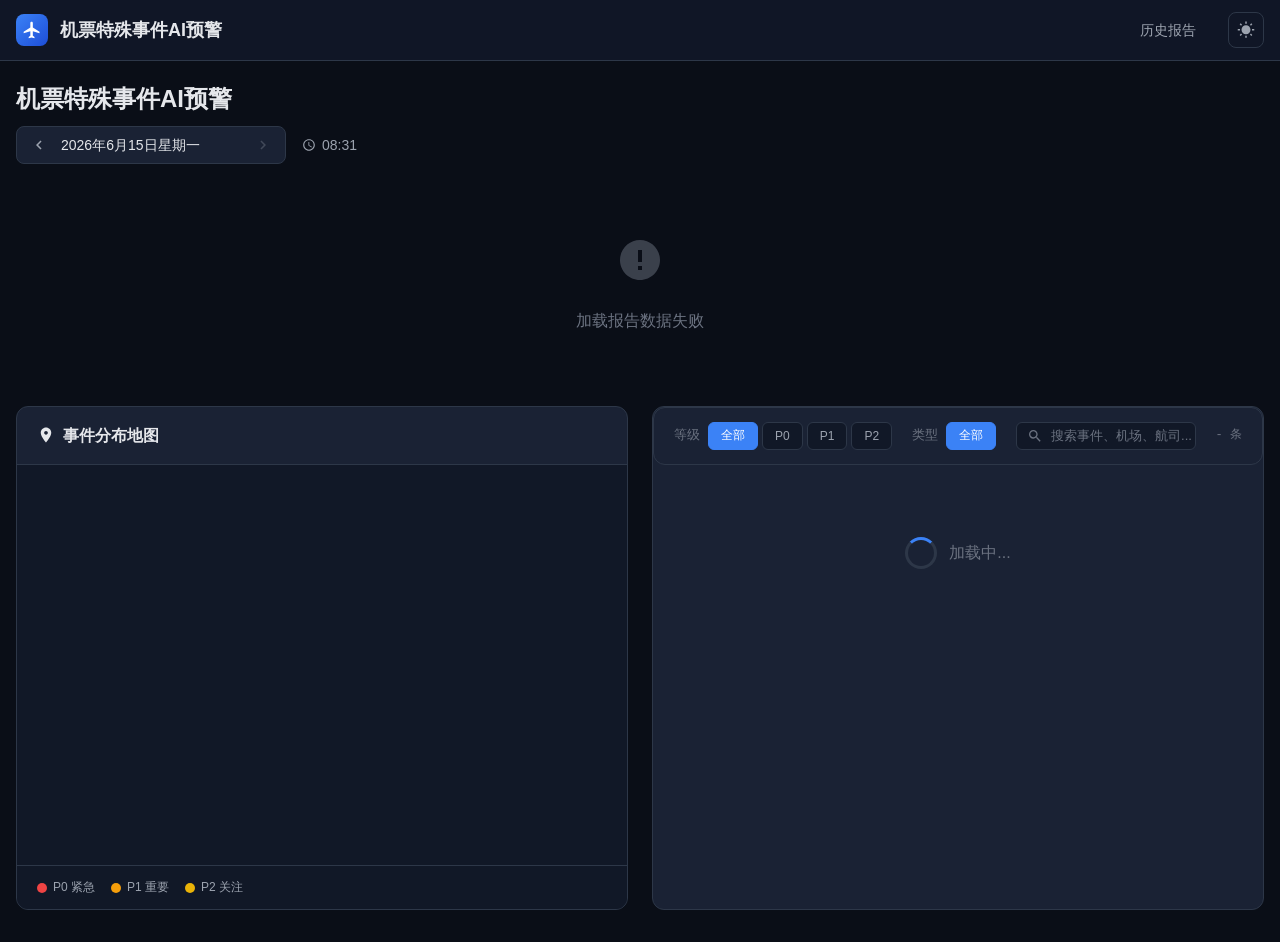
==== index.html @ 3de63229 "rename: 全球机票风险事件监测 → 机票特殊事件AI预警" ====
<!DOCTYPE html>
<html lang="zh-CN">
<head>
  <meta charset="UTF-8">
  <meta name="viewport" content="width=device-width, initial-scale=1.0">
  <title>机票特殊事件AI预警</title>
  <meta name="description" content="机票特殊事件AI预警，覆盖航空安全、地缘政治、极端天气、航司运营异常四大维度">
  <link rel="icon" href="data:image/svg+xml,<svg xmlns='http://www.w3.org/2000/svg' viewBox='0 0 24 24'><path d='M21 16v-2l-8-5V3.5c0-.83-.67-1.5-1.5-1.5S10 2.67 10 3.5V9l-8 5v2l8-2.5V19l-2 1.5V22l3.5-1 3.5 1v-1.5L13 19v-5.5l8 2.5z' fill='%233b82f6'/></svg>">
  <link rel="stylesheet" href="css/style.css?v=20260612c">
  <link rel="stylesheet" href="https://cdn.bootcdn.net/ajax/libs/leaflet/1.9.4/leaflet.min.css" />
</head>
<body>
  <!-- Navigation -->
  <nav class="nav">
    <div class="nav-content">
      <div class="nav-brand">
        <div class="nav-logo">
          <svg viewBox="0 0 24 24"><path d="M21 16v-2l-8-5V3.5c0-.83-.67-1.5-1.5-1.5S10 2.67 10 3.5V9l-8 5v2l8-2.5V19l-2 1.5V22l3.5-1 3.5 1v-1.5L13 19v-5.5l8 2.5z"/></svg>
        </div>
        <span class="nav-title">机票特殊事件AI预警</span>
      </div>
      <div class="nav-right">
        <div class="nav-links">
          <a href="archive.html" class="nav-link">历史报告</a>
        </div>
        <button class="theme-toggle" id="themeToggle" onclick="toggleTheme()" title="切换主题">
          <svg viewBox="0 0 24 24"><path d="M6.76 4.84l-1.8-1.79-1.41 1.41 1.79 1.79 1.42-1.41zM4 10.5H1v2h3v-2zm9-9.95h-2V3.5h2V.55zm7.45 3.91l-1.41-1.41-1.79 1.79 1.41 1.41 1.79-1.79zm-3.21 13.7l1.79 1.8 1.41-1.41-1.8-1.79-1.4 1.4zM20 10.5v2h3v-2h-3zm-8-5c-3.31 0-6 2.69-6 6s2.69 6 6 6 6-2.69 6-6-2.69-6-6-6zm-1 16.95h2V19.5h-2v2.95zm-7.45-3.91l1.41 1.41 1.79 1.8-1.41 1.41-1.79 1.8z"/></svg>
        </button>
      </div>
    </div>
  </nav>

  <!-- Main Content -->
  <main class="main">
    <div class="container">
      <!-- Page Header with Date Switcher -->
      <div class="page-header">
        <h1 class="page-title">机票特殊事件AI预警</h1>
        <div class="page-meta">
          <div class="date-switcher">
            <button class="date-nav-btn" id="prevDate" onclick="switchDate(-1)" title="前一天">
              <svg viewBox="0 0 24 24"><path d="M15.41 7.41L14 6l-6 6 6 6 1.41-1.41L10.83 12z"/></svg>
            </button>
            <span class="date-display" id="dateDisplay">加载中...</span>
            <button class="date-nav-btn" id="nextDate" onclick="switchDate(1)" title="后一天">
              <svg viewBox="0 0 24 24"><path d="M10 6L8.59 7.41 13.17 12l-4.58 4.59L10 18l6-6z"/></svg>
            </button>
          </div>
          <span>
            <svg viewBox="0 0 24 24"><path d="M11.99 2C6.47 2 2 6.48 2 12s4.47 10 9.99 10C17.52 22 22 17.52 22 12S17.52 2 11.99 2zM12 20c-4.42 0-8-3.58-8-8s3.58-8 8-8 8 3.58 8 8-3.58 8-8 8zm.5-13H11v6l5.25 3.15.75-1.23-4.5-2.67z"/></svg>
            <span id="lastUpdate">--</span>
          </span>
        </div>
      </div>

      <!-- Stats Cards -->
      <div class="stats-grid" id="statsGrid"></div>

      <!-- Two Column Layout: Map + Event List -->
      <div class="content-grid">
        <!-- Left: Map -->
        <div class="map-section">
          <div class="section-header">
            <h2 class="section-title">
              <svg viewBox="0 0 24 24"><path d="M12 2C8.13 2 5 5.13 5 9c0 5.25 7 13 7 13s7-7.75 7-13c0-3.87-3.13-7-7-7zm0 9.5c-1.38 0-2.5-1.12-2.5-2.5s1.12-2.5 2.5-2.5 2.5 1.12 2.5 2.5-1.12 2.5-2.5 2.5z"/></svg>
              事件分布地图
            </h2>
          </div>
          <div class="map-container">
            <div id="indexMap"></div>
          </div>
          <div class="legend">
            <div class="legend-item"><div class="legend-dot p0"></div>P0 紧急</div>
            <div class="legend-item"><div class="legend-dot p1"></div>P1 重要</div>
            <div class="legend-item"><div class="legend-dot p2"></div>P2 关注</div>
          </div>
        </div>

        <!-- Right: Filter + Event List -->
        <div class="event-list-section">
          <!-- Filter Bar -->
          <div class="filter-bar">
            <div class="filter-group">
              <span class="filter-label">等级</span>
              <div class="filter-priority">
                <button class="filter-btn active" data-priority="all">全部</button>
                <button class="filter-btn" data-priority="P0">P0</button>
                <button class="filter-btn" data-priority="P1">P1</button>
                <button class="filter-btn" data-priority="P2">P2</button>
              </div>
            </div>
            <div class="filter-group">
              <span class="filter-label">类型</span>
              <div class="filter-category">
                <button class="filter-btn active" data-category="all">全部</button>
              </div>
            </div>
            <div class="filter-search">
              <svg viewBox="0 0 24 24"><path d="M15.5 14h-.79l-.28-.27A6.471 6.471 0 0016 9.5 6.5 6.5 0 109.5 16c1.61 0 3.09-.59 4.23-1.57l.27.28v.79l5 4.99L20.49 19l-4.99-5zm-6 0C7.01 14 5 11.99 5 9.5S7.01 5 9.5 5 14 7.01 14 9.5 11.99 14 9.5 14z"/></svg>
              <input type="text" id="filterSearch" placeholder="搜索事件、机场、航司...">
            </div>
            <span class="filter-count" id="filterCount">- 条</span>
          </div>

          <!-- Event List -->
          <div class="event-list" id="eventList">
            <div class="loading">
              <div class="spinner"></div>
              加载中...
            </div>
          </div>
        </div>
      </div>

      <!-- Flight Anomalies (if any, below the grid) -->
      <div id="flightAnomalies"></div>

      <!-- Sources -->
      <div id="sourcesSection"></div>
    </div>
  </main>

  <script src="https://cdn.bootcdn.net/ajax/libs/leaflet/1.9.4/leaflet.min.js"></script>
  <script src="js/config.js?v=20260612c"></script>
  <script src="js/report-common.js?v=20260612c"></script>
  <script src="js/dashboard.js?v=20260612c"></script>
</body>
</html>
---- css/style.css ----
/* Global Styles - Dark Theme (Default) */
:root {
  --bg-primary: #0a0e17;
  --bg-secondary: #111827;
  --bg-card: #1a2234;
  --bg-card-hover: #243044;
  --text-primary: #e5e7eb;
  --text-secondary: #9ca3af;
  --text-muted: #6b7280;
  --border-color: #2d3748;
  --accent-p0: #ef4444;
  --accent-p0-bg: rgba(239, 68, 68, 0.15);
  --accent-p1: #f59e0b;
  --accent-p1-bg: rgba(245, 158, 11, 0.15);
  --accent-p2: #eab308;
  --accent-p2-bg: rgba(234, 179, 8, 0.15);
  --accent-blue: #3b82f6;
  --accent-blue-bg: rgba(59, 130, 246, 0.15);
  --shadow: 0 4px 6px -1px rgba(0, 0, 0, 0.3), 0 2px 4px -1px rgba(0, 0, 0, 0.2);
  --shadow-lg: 0 10px 15px -3px rgba(0, 0, 0, 0.4), 0 4px 6px -2px rgba(0, 0, 0, 0.3);
  --radius: 12px;
  --radius-sm: 8px;
}

/* Light Theme */
.light-theme {
  --bg-primary: #f3f4f6;
  --bg-secondary: #e5e7eb;
  --bg-card: #ffffff;
  --bg-card-hover: #f9fafb;
  --text-primary: #111827;
  --text-secondary: #4b5563;
  --text-muted: #9ca3af;
  --border-color: #d1d5db;
  --accent-p0-bg: rgba(239, 68, 68, 0.1);
  --accent-p1-bg: rgba(245, 158, 11, 0.1);
  --accent-p2-bg: rgba(234, 179, 8, 0.1);
  --accent-blue-bg: rgba(59, 130, 246, 0.1);
  --shadow: 0 4px 6px -1px rgba(0, 0, 0, 0.08), 0 2px 4px -1px rgba(0, 0, 0, 0.04);
  --shadow-lg: 0 10px 15px -3px rgba(0, 0, 0, 0.1), 0 4px 6px -2px rgba(0, 0, 0, 0.05);
}

* {
  margin: 0;
  padding: 0;
  box-sizing: border-box;
}

body {
  font-family: -apple-system, BlinkMacSystemFont, 'Segoe UI', Roboto, Oxygen, Ubuntu, sans-serif;
  background: var(--bg-primary);
  color: var(--text-primary);
  line-height: 1.6;
  min-height: 100vh;
  transition: background 0.3s, color 0.3s;
}

/* Navigation */
.nav {
  position: fixed;
  top: 0;
  left: 0;
  right: 0;
  background: rgba(17, 24, 39, 0.95);
  backdrop-filter: blur(10px);
  border-bottom: 1px solid var(--border-color);
  z-index: 1000;
  padding: 0 1rem;
  transition: background 0.3s, border-color 0.3s;
}

.light-theme .nav {
  background: rgba(255, 255, 255, 0.95);
}

.nav-content {
  max-width: 1400px;
  margin: 0 auto;
  display: flex;
  align-items: center;
  justify-content: space-between;
  height: 60px;
}

.nav-brand {
  display: flex;
  align-items: center;
  gap: 0.75rem;
}

.nav-logo {
  width: 32px;
  height: 32px;
  background: linear-gradient(135deg, var(--accent-blue), #1d4ed8);
  border-radius: 8px;
  display: flex;
  align-items: center;
  justify-content: center;
}

.nav-logo svg {
  width: 20px;
  height: 20px;
  fill: white;
}

.nav-title {
  font-size: 1.125rem;
  font-weight: 600;
  color: var(--text-primary);
}

.nav-right {
  display: flex;
  align-items: center;
  gap: 1rem;
}

.nav-links {
  display: flex;
  gap: 0.5rem;
}

.nav-link {
  color: var(--text-secondary);
  text-decoration: none;
  padding: 0.5rem 1rem;
  border-radius: var(--radius-sm);
  font-size: 0.875rem;
  transition: all 0.2s;
}

.nav-link:hover, .nav-link.active {
  color: var(--text-primary);
  background: var(--bg-card);
}

/* Theme Toggle */
.theme-toggle {
  background: none;
  border: 1px solid var(--border-color);
  color: var(--text-secondary);
  width: 36px;
  height: 36px;
  border-radius: var(--radius-sm);
  cursor: pointer;
  display: flex;
  align-items: center;
  justify-content: center;
  transition: all 0.2s;
}

.theme-toggle:hover {
  color: var(--accent-blue);
  border-color: var(--accent-blue);
  background: var(--accent-blue-bg);
}

.theme-toggle svg {
  width: 18px;
  height: 18px;
  fill: currentColor;
}

.light-theme .nav {
  background: rgba(255, 255, 255, 0.95);
}

.light-theme .nav-title {
  color: var(--text-primary);
}

/* Main Content */
.main {
  padding-top: 80px;
  padding-bottom: 2rem;
}

.container {
  max-width: 1400px;
  margin: 0 auto;
  padding: 0 1rem;
}

/* Header */
.page-header {
  margin-bottom: 1.5rem;
}

.page-title {
  font-size: 1.5rem;
  font-weight: 700;
  margin-bottom: 0.5rem;
}

.page-meta {
  display: flex;
  align-items: center;
  gap: 1rem;
  color: var(--text-secondary);
  font-size: 0.875rem;
}

.page-meta span {
  display: flex;
  align-items: center;
  gap: 0.375rem;
}

.page-meta svg {
  width: 14px;
  height: 14px;
  fill: currentColor;
}

/* Stats Cards */
.stats-grid {
  display: grid;
  grid-template-columns: repeat(auto-fit, minmax(200px, 1fr));
  gap: 1rem;
  margin-bottom: 1.5rem;
}

.stat-card {
  background: var(--bg-card);
  border-radius: var(--radius);
  padding: 1.25rem;
  border: 1px solid var(--border-color);
  transition: all 0.2s;
}

.stat-card:hover {
  transform: translateY(-2px);
  box-shadow: var(--shadow-lg);
}

.stat-card.p0 { border-left: 4px solid var(--accent-p0); }
.stat-card.p1 { border-left: 4px solid var(--accent-p1); }
.stat-card.p2 { border-left: 4px solid var(--accent-p2); }
.stat-card.total { border-left: 4px solid var(--accent-blue); }

.stat-label {
  font-size: 0.875rem;
  color: var(--text-secondary);
  margin-bottom: 0.5rem;
  display: flex;
  align-items: center;
  gap: 0.5rem;
}

.stat-value {
  font-size: 2.5rem;
  font-weight: 700;
  font-family: 'SF Mono', 'Consolas', monospace;
}

.stat-card.p0 .stat-value { color: var(--accent-p0); }
.stat-card.p1 .stat-value { color: var(--accent-p1); }
.stat-card.p2 .stat-value { color: var(--accent-p2); }
.stat-card.total .stat-value { color: var(--accent-blue); }

.stat-desc {
  font-size: 0.75rem;
  color: var(--text-muted);
  margin-top: 0.5rem;
}

/* Filter Bar */
.filter-bar {
  display: flex;
  align-items: center;
  gap: 1.25rem;
  padding: 0.875rem 1.25rem;
  background: var(--bg-card);
  border-radius: var(--radius);
  border: 1px solid var(--border-color);
  margin-bottom: 1.5rem;
  flex-wrap: wrap;
}

.filter-group {
  display: flex;
  align-items: center;
  gap: 0.5rem;
}

.filter-label {
  font-size: 0.8125rem;
  color: var(--text-muted);
  font-weight: 500;
  white-space: nowrap;
}

.filter-priority,
.filter-category {
  display: flex;
  gap: 0.25rem;
}

.filter-btn {
  background: var(--bg-secondary);
  border: 1px solid var(--border-color);
  color: var(--text-secondary);
  padding: 0.3rem 0.75rem;
  border-radius: 6px;
  font-size: 0.75rem;
  cursor: pointer;
  transition: all 0.15s;
  white-space: nowrap;
}

.filter-btn:hover {
  background: var(--bg-card-hover);
  color: var(--text-primary);
}

.filter-btn.active {
  background: var(--accent-blue);
  color: #fff;
  border-color: var(--accent-blue);
}

.filter-search {
  flex: 1;
  min-width: 180px;
}

.filter-search svg {
  width: 16px;
  height: 16px;
  fill: var(--text-muted);
  flex-shrink: 0;
}

.filter-search input {
  flex: 1;
  background: transparent;
  border: none;
  color: var(--text-primary);
  font-size: 0.8125rem;
  outline: none;
}

.filter-search input::placeholder {
  color: var(--text-muted);
}

.filter-count {
  font-size: 0.75rem;
  color: var(--text-muted);
  font-family: 'SF Mono', 'Consolas', monospace;
  white-space: nowrap;
}

/* Grid Layout */
.content-grid {
  display: grid;
  grid-template-columns: 1fr;
  gap: 1.5rem;
}

@media (min-width: 1024px) {
  .content-grid {
    grid-template-columns: 1fr 1fr;
  }
}

/* Map Section */
.map-section {
  background: var(--bg-card);
  border-radius: var(--radius);
  border: 1px solid var(--border-color);
  overflow: hidden;
}

.section-header {
  padding: 1rem 1.25rem;
  border-bottom: 1px solid var(--border-color);
  display: flex;
  align-items: center;
  justify-content: space-between;
}

.section-title {
  font-size: 1rem;
  font-weight: 600;
  display: flex;
  align-items: center;
  gap: 0.5rem;
}

.section-title svg {
  width: 18px;
  height: 18px;
  fill: currentColor;
}

.map-container {
  height: 400px;
  background: var(--bg-secondary);
}

#indexMap {
  height: 100%;
  width: 100%;
}

/* Legend */
.legend {
  display: flex;
  gap: 1rem;
  padding: 0.75rem 1.25rem;
  background: var(--bg-secondary);
  border-top: 1px solid var(--border-color);
}

.legend-item {
  display: flex;
  align-items: center;
  gap: 0.375rem;
  font-size: 0.75rem;
  color: var(--text-secondary);
}

.legend-dot {
  width: 10px;
  height: 10px;
  border-radius: 50%;
}

.legend-dot.p0 { background: var(--accent-p0); }
.legend-dot.p1 { background: var(--accent-p1); }
.legend-dot.p2 { background: var(--accent-p2); }

/* Event List */
.event-list-section {
  background: var(--bg-card);
  border-radius: var(--radius);
  border: 1px solid var(--border-color);
}

.event-list {
  max-height: 500px;
  overflow-y: auto;
}

.event-item {
  padding: 1rem 1.25rem;
  border-bottom: 1px solid var(--border-color);
  cursor: pointer;
  transition: background 0.2s;
}

.event-item:last-child {
  border-bottom: none;
}

.event-item:hover {
  background: var(--bg-card-hover);
}

.event-item.clickable {
  cursor: pointer;
}

.event-item.clickable:hover {
  background: var(--bg-card-hover);
  transform: translateX(4px);
}

.event-item.clickable:active {
  transform: translateX(2px);
}

.event-header {
  display: flex;
  align-items: flex-start;
  justify-content: space-between;
  gap: 0.75rem;
  margin-bottom: 0.5rem;
}

.event-priority {
  flex-shrink: 0;
  padding: 0.25rem 0.5rem;
  border-radius: 4px;
  font-size: 0.75rem;
  font-weight: 600;
}

.event-priority.p0 { background: var(--accent-p0-bg); color: var(--accent-p0); }
.event-priority.p1 { background: var(--accent-p1-bg); color: var(--accent-p1); }
.event-priority.p2 { background: var(--accent-p2-bg); color: var(--accent-p2); }

.event-title {
  font-size: 0.9375rem;
  font-weight: 500;
  flex: 1;
}

.event-category {
  font-size: 0.75rem;
  color: var(--text-muted);
  margin-top: 0.375rem;
}

.event-summary {
  font-size: 0.8125rem;
  color: var(--text-secondary);
  margin-top: 0.5rem;
  line-height: 1.5;
  padding: 0.5rem 0.75rem;
  background: var(--bg-secondary);
  border-radius: 6px;
  border-left: 3px solid var(--accent-blue);
}

.event-card-summary {
  font-size: 0.8125rem;
  color: var(--text-secondary);
  margin-bottom: 0.75rem;
  line-height: 1.6;
  padding: 0.625rem 0.75rem;
  background: var(--bg-secondary);
  border-radius: var(--radius-sm);
  border-left: 3px solid var(--accent-blue);
}

.event-card-description {
  margin-bottom: 0.75rem;
}

.desc-content {
  font-size: 0.8125rem;
  color: var(--text-secondary);
  line-height: 1.75;
  padding: 0.625rem 0.75rem;
  background: var(--bg-secondary);
  border-radius: var(--radius-sm);
  overflow: hidden;
  transition: max-height 0.3s ease;
}

.desc-content p {
  margin: 0 0 0.5rem 0;
}

.desc-content p:last-child {
  margin-bottom: 0;
}

.desc-content.collapsed {
  max-height: 3.6em;
  position: relative;
}

.desc-content.collapsed::after {
  content: '';
  position: absolute;
  bottom: 0;
  left: 0;
  right: 0;
  height: 2em;
  background: linear-gradient(transparent, var(--bg-secondary));
  pointer-events: none;
}

.desc-toggle {
  display: inline-flex;
  align-items: center;
  gap: 4px;
  background: none;
  border: none;
  color: var(--accent-blue);
  font-size: 0.75rem;
  cursor: pointer;
  padding: 4px 0;
  margin-top: 2px;
}

.desc-toggle:hover {
  opacity: 0.8;
}

.desc-toggle svg {
  transition: transform 0.2s ease;
}

.event-meta {
  display: flex;
  flex-wrap: wrap;
  gap: 1rem;
  font-size: 0.8125rem;
  color: var(--text-secondary);
}

.event-meta-item {
  display: flex;
  align-items: center;
  gap: 0.375rem;
}

.event-meta-item svg {
  width: 14px;
  height: 14px;
  fill: currentColor;
}

/* Report Page */
.report-header {
  display: flex;
  flex-wrap: wrap;
  align-items: center;
  gap: 1rem;
  margin-bottom: 1.5rem;
}

.back-link {
  display: inline-flex;
  align-items: center;
  gap: 0.5rem;
  color: var(--text-secondary);
  text-decoration: none;
  font-size: 0.875rem;
  padding: 0.5rem 0;
  transition: color 0.2s;
}

.back-link:hover {
  color: var(--text-primary);
}

.back-link svg {
  width: 16px;
  height: 16px;
  fill: currentColor;
}

.report-title {
  font-size: 1.25rem;
  font-weight: 600;
}

/* Report Mini Map */
.report-map-section {
  background: var(--bg-card);
  border-radius: var(--radius);
  border: 1px solid var(--border-color);
  overflow: hidden;
  margin-bottom: 1.5rem;
}

.report-map-container {
  height: 280px;
  background: var(--bg-secondary);
}

#reportMap {
  height: 100%;
  width: 100%;
}

/* Trend Chart Section */
.trend-section {
  background: var(--bg-card);
  border-radius: var(--radius);
  border: 1px solid var(--border-color);
  overflow: hidden;
  margin-bottom: 1.5rem;
}

.trend-chart-wrapper {
  padding: 1rem 1.25rem;
}

#trendChart {
  width: 100%;
  display: block;
}

/* Report Sections */
.report-section {
  margin-bottom: 1.5rem;
}

.report-section.p0 { border-left: 4px solid var(--accent-p0); }
.report-section.p1 { border-left: 4px solid var(--accent-p1); }
.report-section.p2 { border-left: 4px solid var(--accent-p2); }

.report-section-header {
  background: var(--bg-card);
  padding: 1rem 1.25rem;
  border-radius: var(--radius) var(--radius) 0 0;
  border: 1px solid var(--border-color);
  border-bottom: none;
  display: flex;
  align-items: center;
  gap: 0.75rem;
}

.report-section-title {
  font-size: 1rem;
  font-weight: 600;
}

.report-section-body {
  background: var(--bg-card);
  border-radius: 0 0 var(--radius) var(--radius);
  border: 1px solid var(--border-color);
  overflow: hidden;
}

.dimension-group {
  padding: 1rem 1.25rem;
  border-bottom: 1px solid var(--border-color);
}

.dimension-group:last-child {
  border-bottom: none;
}

.dimension-title {
  font-size: 0.875rem;
  font-weight: 600;
  color: var(--text-secondary);
  margin-bottom: 0.75rem;
  display: flex;
  align-items: center;
  gap: 0.5rem;
}

.dimension-title svg {
  width: 16px;
  height: 16px;
  fill: currentColor;
}

.event-card {
  background: var(--bg-secondary);
  border-radius: var(--radius-sm);
  padding: 1rem;
  margin-bottom: 0.75rem;
}

.event-card:last-child {
  margin-bottom: 0;
}

.event-card-title {
  font-size: 0.9375rem;
  font-weight: 500;
  margin-bottom: 0.75rem;
}

.event-details {
  display: grid;
  grid-template-columns: repeat(auto-fit, minmax(200px, 1fr));
  gap: 0.75rem;
}

.detail-item {
  font-size: 0.8125rem;
}

.detail-label {
  color: var(--text-muted);
  margin-bottom: 0.125rem;
}

.detail-value {
  color: var(--text-primary);
}

.action-box {
  margin-top: 0.75rem;
  padding: 0.75rem;
  background: var(--accent-blue-bg);
  border-radius: var(--radius-sm);
  border-left: 3px solid var(--accent-blue);
}

.action-label {
  font-size: 0.75rem;
  font-weight: 600;
  color: var(--accent-blue);
  margin-bottom: 0.25rem;
}

.action-text {
  font-size: 0.8125rem;
  color: var(--text-secondary);
}

/* Flight Table */
.flight-section {
  background: var(--bg-card);
  border-radius: var(--radius);
  border: 1px solid var(--border-color);
  margin-bottom: 1.5rem;
}

.flight-table-wrapper {
  overflow-x: auto;
}

.flight-table {
  width: 100%;
  border-collapse: collapse;
  font-size: 0.8125rem;
}

.flight-table th,
.flight-table td {
  padding: 0.75rem 1rem;
  text-align: left;
  border-bottom: 1px solid var(--border-color);
}

.flight-table th {
  background: var(--bg-secondary);
  font-weight: 600;
  color: var(--text-secondary);
  white-space: nowrap;
}

.flight-table tr:last-child td {
  border-bottom: none;
}

.flight-table tr:hover td {
  background: var(--bg-card-hover);
}

.flight-airport {
  font-weight: 600;
}

.flight-count {
  color: var(--text-muted);
  font-size: 0.75rem;
}

.flight-route {
  font-family: 'SF Mono', 'Consolas', monospace;
  color: var(--text-secondary);
}

.status-badge {
  display: inline-flex;
  align-items: center;
  gap: 0.25rem;
  padding: 0.25rem 0.5rem;
  border-radius: 4px;
  font-size: 0.75rem;
  font-weight: 500;
}

.status-badge.cancelled {
  background: var(--accent-p0-bg);
  color: var(--accent-p0);
}

.status-badge.delayed {
  background: var(--accent-p1-bg);
  color: var(--accent-p1);
}

/* Sources */
.sources-section {
  background: var(--bg-card);
  border-radius: var(--radius);
  border: 1px solid var(--border-color);
  padding: 1.25rem;
}

.sources-title {
  font-size: 0.875rem;
  font-weight: 600;
  margin-bottom: 0.75rem;
}

.sources-list {
  display: flex;
  flex-wrap: wrap;
  gap: 0.5rem;
}

.source-tag {
  display: inline-flex;
  align-items: center;
  gap: 0.375rem;
  padding: 0.375rem 0.75rem;
  background: var(--bg-secondary);
  border-radius: var(--radius-sm);
  font-size: 0.75rem;
  color: var(--text-secondary);
}

.source-tag svg {
  width: 12px;
  height: 12px;
  fill: currentColor;
}

/* Archive Page */
.archive-list {
  display: flex;
  flex-direction: column;
  gap: 0.75rem;
}

.archive-item {
  display: flex;
  align-items: center;
  gap: 1rem;
  background: var(--bg-card);
  border-radius: var(--radius);
  border: 1px solid var(--border-color);
  padding: 1rem 1.25rem;
  cursor: pointer;
  transition: all 0.2s;
}

.archive-item:hover {
  background: var(--bg-card-hover);
  transform: translateX(4px);
}

.archive-date {
  font-size: 1rem;
  font-weight: 600;
  font-family: 'SF Mono', 'Consolas', monospace;
  min-width: 120px;
}

.archive-stats {
  display: flex;
  gap: 1rem;
  flex: 1;
}

.archive-stat {
  display: flex;
  align-items: center;
  gap: 0.375rem;
  font-size: 0.875rem;
}

.archive-stat .dot {
  width: 8px;
  height: 8px;
  border-radius: 50%;
}

.archive-stat .dot.p0 { background: var(--accent-p0); }
.archive-stat .dot.p1 { background: var(--accent-p1); }
.archive-stat .dot.p2 { background: var(--accent-p2); }

.archive-arrow {
  color: var(--text-muted);
}

.archive-arrow svg {
  width: 16px;
  height: 16px;
  fill: currentColor;
}

.empty-state {
  text-align: center;
  padding: 3rem 1rem;
  color: var(--text-muted);
}

.empty-state svg {
  width: 48px;
  height: 48px;
  fill: currentColor;
  margin-bottom: 1rem;
  opacity: 0.5;
}

/* Loading */
.loading {
  display: flex;
  align-items: center;
  justify-content: center;
  padding: 3rem 1rem;
  color: var(--text-muted);
}

.spinner {
  width: 32px;
  height: 32px;
  border: 3px solid var(--border-color);
  border-top-color: var(--accent-blue);
  border-radius: 50%;
  animation: spin 1s linear infinite;
  margin-right: 0.75rem;
}

@keyframes spin {
  to { transform: rotate(360deg); }
}

/* Leaflet Custom Styles */
.leaflet-popup-content-wrapper {
  background: var(--bg-card);
  color: var(--text-primary);
  border-radius: var(--radius-sm);
  box-shadow: var(--shadow-lg);
}

.leaflet-popup-tip {
  background: var(--bg-card);
}

.leaflet-popup-content {
  margin: 0.75rem 1rem;
  font-size: 0.8125rem;
}

.popup-title {
  font-weight: 600;
  margin-bottom: 0.375rem;
}

.popup-priority {
  display: inline-block;
  padding: 0.125rem 0.375rem;
  border-radius: 3px;
  font-size: 0.6875rem;
  font-weight: 600;
  margin-bottom: 0.375rem;
}

.popup-priority.p0 { background: var(--accent-p0-bg); color: var(--accent-p0); }
.popup-priority.p1 { background: var(--accent-p1-bg); color: var(--accent-p1); }
.popup-priority.p2 { background: var(--accent-p2-bg); color: var(--accent-p2); }

.popup-summary {
  color: var(--text-secondary);
  font-size: 0.75rem;
  line-height: 1.4;
}

/* Light theme Leaflet overrides */
.light-theme .leaflet-popup-content-wrapper {
  background: #fff;
  color: #111827;
  box-shadow: 0 4px 12px rgba(0,0,0,0.12);
}

.light-theme .leaflet-popup-tip {
  background: #fff;
}

/* Mobile Responsive */
@media (max-width: 640px) {
  .nav-title {
    font-size: 0.9375rem;
  }

  .stats-grid {
    grid-template-columns: repeat(2, 1fr);
  }

  .stat-value {
    font-size: 1.75rem;
  }

  .event-meta {
    flex-direction: column;
    gap: 0.5rem;
  }

  .archive-stats {
    flex-wrap: wrap;
    gap: 0.5rem;
  }

  .archive-date {
    min-width: auto;
  }

  .map-container {
    height: 300px;
  }

  .report-map-container {
    height: 200px;
  }

  .flight-table {
    font-size: 0.75rem;
  }

  .flight-table th,
  .flight-table td {
    padding: 0.5rem 0.75rem;
  }

  .filter-bar {
    gap: 0.75rem;
  }

  .filter-search {
    min-width: 140px;
  }
}

/* Scrollbar */
::-webkit-scrollbar {
  width: 8px;
  height: 8px;
}

::-webkit-scrollbar-track {
  background: var(--bg-secondary);
}

::-webkit-scrollbar-thumb {
  background: var(--border-color);
  border-radius: 4px;
}

::-webkit-scrollbar-thumb:hover {
  background: var(--text-muted);
}

/* Update Notification Banner */
.update-notification {
  position: fixed;
  top: 70px;
  left: 50%;
  transform: translateX(-50%);
  background: linear-gradient(135deg, #1e40af, #3b82f6);
  color: white;
  padding: 0.75rem 1.5rem;
  border-radius: 12px;
  display: flex;
  align-items: center;
  gap: 1rem;
  z-index: 9999;
  box-shadow: 0 10px 25px rgba(59, 130, 246, 0.3);
  animation: slideDown 0.3s ease-out;
  font-size: 0.875rem;
  white-space: nowrap;
}

.update-notification button {
  background: rgba(255,255,255,0.2);
  border: 1px solid rgba(255,255,255,0.3);
  color: white;
  padding: 0.375rem 0.75rem;
  border-radius: 6px;
  cursor: pointer;
  font-size: 0.8125rem;
  transition: background 0.2s;
}

.update-notification button:hover {
  background: rgba(255,255,255,0.3);
}

.update-notification .btn-dismiss {
  background: transparent;
  border-color: rgba(255,255,255,0.15);
}

@keyframes slideDown {
  from {
    transform: translateX(-50%) translateY(-20px);
    opacity: 0;
  }
  to {
    transform: translateX(-50%) translateY(0);
    opacity: 1;
  }
}

/* P0 Pulse Marker on Map */
.p0-marker {
  position: relative;
  width: 24px;
  height: 24px;
}

.p0-core {
  position: absolute;
  top: 4px;
  left: 4px;
  width: 16px;
  height: 16px;
  border-radius: 50%;
  border: 2px solid rgba(255,255,255,0.8);
  z-index: 2;
}

.p0-pulse {
  position: absolute;
  top: 0;
  left: 0;
  width: 24px;
  height: 24px;
  border-radius: 50%;
  opacity: 0;
  z-index: 1;
  animation: p0Pulse 2s ease-out infinite;
}

@keyframes p0Pulse {
  0% {
    transform: scale(0.5);
    opacity: 0.7;
  }
  100% {
    transform: scale(2.5);
    opacity: 0;
  }
}

/* Highlight animation for anchored event card */
@keyframes highlight-pulse {
  0% { box-shadow: 0 0 0 0 rgba(59, 130, 246, 0.5); }
  50% { box-shadow: 0 0 0 8px rgba(59, 130, 246, 0.15); }
  100% { box-shadow: 0 0 0 0 rgba(59, 130, 246, 0); }
}

.event-card.highlight-card {
  animation: highlight-pulse 1s ease-in-out 2;
  border-color: var(--accent-blue) !important;
}
/* ===== Date Switcher ===== */
.date-switcher {
  display: flex;
  align-items: center;
  gap: 0.5rem;
  background: var(--bg-card);
  border: 1px solid var(--border-color);
  border-radius: var(--radius-sm);
  padding: 0.25rem 0.5rem;
}

.date-nav-btn {
  background: none;
  border: none;
  color: var(--text-secondary);
  width: 28px;
  height: 28px;
  border-radius: 6px;
  cursor: pointer;
  display: flex;
  align-items: center;
  justify-content: center;
  transition: all 0.15s;
}

.date-nav-btn:hover:not(:disabled) {
  background: var(--bg-card-hover);
  color: var(--text-primary);
}

.date-nav-btn:disabled {
  opacity: 0.3;
  cursor: not-allowed;
}

.date-nav-btn svg {
  width: 18px;
  height: 18px;
  fill: currentColor;
}

.date-display {
  font-size: 0.875rem;
  font-weight: 500;
  color: var(--text-primary);
  min-width: 180px;
  text-align: center;
  white-space: nowrap;
}

/* ===== Trend Filter Buttons ===== */
.trend-filter {
  display: flex;
  gap: 0.25rem;
}

.trend-filter-btn {
  background: var(--bg-secondary);
  border: 1px solid var(--border-color);
  color: var(--text-secondary);
  padding: 0.3rem 0.75rem;
  border-radius: 6px;
  font-size: 0.75rem;
  cursor: pointer;
  transition: all 0.15s;
  white-space: nowrap;
}

.trend-filter-btn:hover {
  background: var(--bg-card-hover);
  color: var(--text-primary);
}

.trend-filter-btn.active {
  background: var(--accent-blue);
  color: #fff;
  border-color: var(--accent-blue);
}

.trend-filter-btn[data-line="P0"].active {
  background: #ef4444;
  border-color: #ef4444;
}

.trend-filter-btn[data-line="P1"].active {
  background: #f59e0b;
  border-color: #f59e0b;
}

.trend-filter-btn[data-line="P2"].active {
  background: #eab308;
  border-color: #eab308;
}

/* ===== Chart Tooltip ===== */
.chart-tooltip {
  position: fixed;
  background: var(--bg-card);
  border: 1px solid var(--border-color);
  border-radius: var(--radius-sm);
  padding: 0.5rem 0.75rem;
  font-size: 0.75rem;
  color: var(--text-primary);
  box-shadow: var(--shadow-lg);
  pointer-events: none;
  z-index: 100;
  transition: none;
}

.tooltip-date {
  color: var(--text-muted);
  margin-bottom: 0.25rem;
  font-size: 0.6875rem;
}

.tooltip-value {
  color: var(--text-primary);
}

.tooltip-value strong {
  font-family: 'SF Mono', 'Consolas', monospace;
  color: var(--accent-blue);
}

/* ===== Event Card Summary (for report view) ===== */
.event-card-summary {
  font-size: 0.8125rem;
  color: var(--text-secondary);
  margin-bottom: 0.75rem;
  line-height: 1.5;
}

/* ===== Mobile adjustments for date switcher ===== */
@media (max-width: 640px) {
  .date-switcher {
    width: 100%;
    justify-content: center;
  }

  .date-display {
    min-width: 140px;
    font-size: 0.8125rem;
  }

  .trend-filter {
    flex-wrap: wrap;
  }

  .section-header {
    flex-wrap: wrap;
    gap: 0.5rem;
  }
}
/* ===== Compact Event Items (Dashboard) ===== */
.event-group-label {
  font-size: 0.8125rem;
  font-weight: 600;
  padding: 0.625rem 1.25rem;
  background: var(--bg-secondary);
  color: var(--text-secondary);
  position: sticky;
  top: 0;
  z-index: 1;
}
.event-group-label.p0 { border-left: 3px solid var(--accent-p0); }
.event-group-label.p1 { border-left: 3px solid var(--accent-p1); }
.event-group-label.p2 { border-left: 3px solid var(--accent-p2); }

.event-item-compact {
  padding: 0.75rem 1.25rem;
  border-bottom: 1px solid var(--border-color);
  cursor: pointer;
  transition: background 0.15s;
}
.event-item-compact:last-child { border-bottom: none; }
.event-item-compact:hover { background: var(--bg-card-hover); }

.event-item-header {
  display: flex;
  align-items: flex-start;
  gap: 0.625rem;
}

.event-item-info {
  flex: 1;
  min-width: 0;
}

.event-item-title {
  font-size: 0.875rem;
  font-weight: 500;
  line-height: 1.4;
}

.event-item-meta {
  display: flex;
  flex-wrap: wrap;
  gap: 0.75rem;
  font-size: 0.75rem;
  color: var(--text-muted);
  margin-top: 0.25rem;
}
.event-item-meta span {
  display: flex;
  align-items: center;
  gap: 0.25rem;
}
.event-item-meta svg {
  width: 12px;
  height: 12px;
  fill: currentColor;
}

.expand-arrow {
  flex-shrink: 0;
  color: var(--text-muted);
  transition: transform 0.2s ease;
  margin-top: 2px;
}
.expand-arrow.rotated {
  transform: rotate(180deg);
}

.event-item-detail {
  max-height: 0;
  overflow: hidden;
  transition: max-height 0.3s ease, padding 0.3s ease;
  padding: 0 0;
}
.event-item-detail.expanded {
  max-height: 600px;
  padding: 0.75rem 0 0 0;
}

.detail-summary {
  font-size: 0.8125rem;
  color: var(--text-secondary);
  line-height: 1.5;
  padding: 0.5rem 0.75rem;
  background: var(--bg-secondary);
  border-radius: var(--radius-sm);
  border-left: 3px solid var(--accent-blue);
  margin-bottom: 0.5rem;
}

.detail-grid {
  display: grid;
  grid-template-columns: 1fr 1fr;
  gap: 0.5rem;
}

.detail-grid .detail-item {
  font-size: 0.8125rem;
  padding: 0.375rem 0;
}
.detail-grid .detail-label {
  color: var(--text-muted);
  font-size: 0.75rem;
}
.detail-grid .detail-value {
  color: var(--text-primary);
}

.event-item-detail .action-box {
  margin-top: 0.5rem;
}

/* ===== Two Column Layout Adjustments ===== */
.content-grid {
  display: grid;
  grid-template-columns: 1fr;
  gap: 1.5rem;
}

@media (min-width: 1024px) {
  .content-grid {
    grid-template-columns: 1fr 1fr;
  }
  .map-section {
    position: sticky;
    top: 80px;
    align-self: start;
  }
}

.event-list {
  max-height: 640px;
  overflow-y: auto;
}

/* ===== Filter search inline ===== */
.filter-search {
  display: flex;
  align-items: center;
  gap: 0.5rem;
  background: var(--bg-secondary);
  border: 1px solid var(--border-color);
  border-radius: 6px;
  padding: 0.3rem 0.625rem;
  flex: 1;
  min-width: 160px;
}

/* ===== Stats grid on dashboard ===== */
#statsGrid {
  margin-bottom: 1.5rem;
}

/* Mobile: stack map above list */
@media (max-width: 640px) {
  .event-list {
    max-height: none;
  }
  .detail-grid {
    grid-template-columns: 1fr;
  }
}
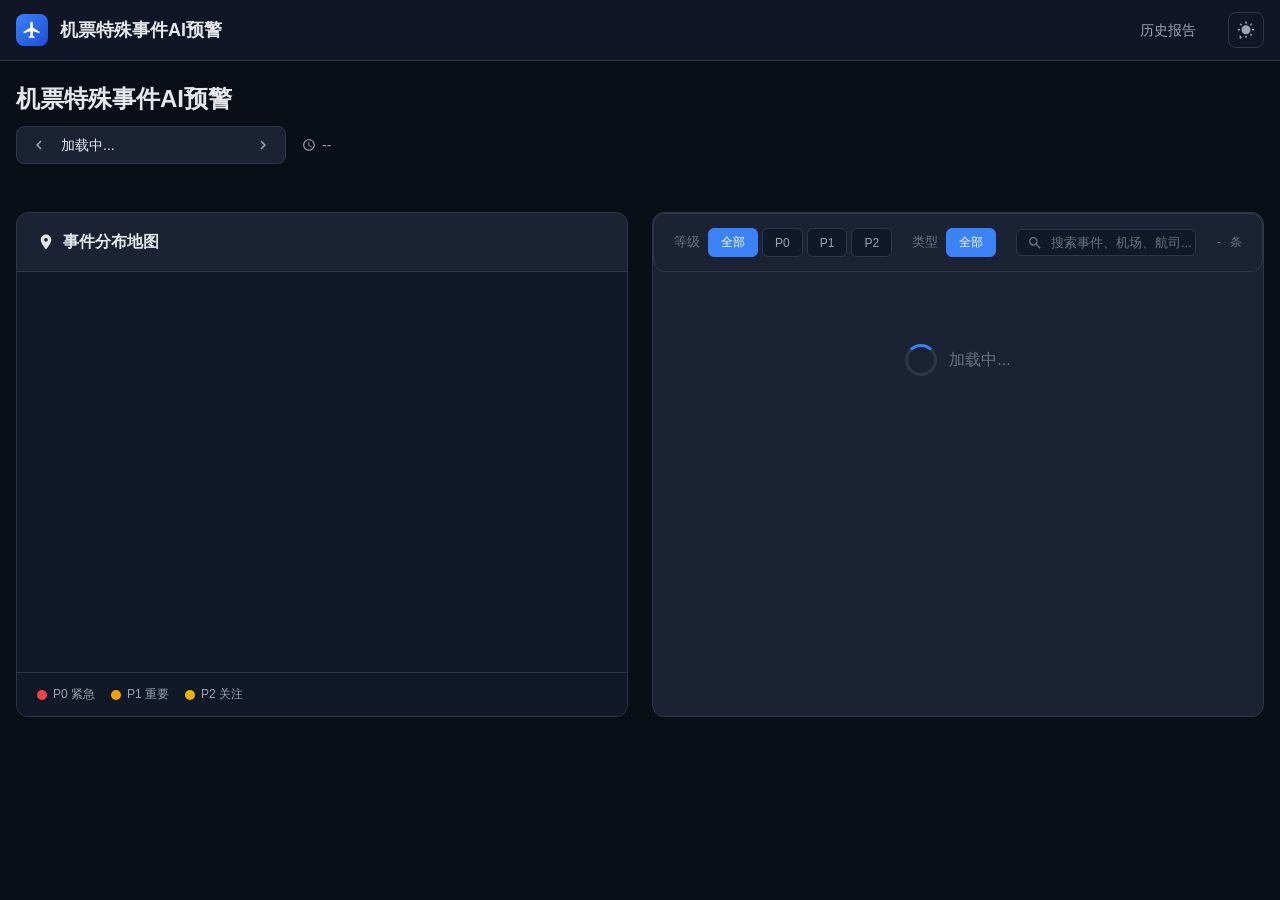
==== commit 3696fe39: "feat: 添加事件详情弹窗+信源链接" ====
--- a/index.html
+++ b/index.html
@@ -6,7 +6,7 @@
   <title>机票特殊事件AI预警</title>
   <meta name="description" content="机票特殊事件AI预警，覆盖航空安全、地缘政治、极端天气、航司运营异常四大维度">
   <link rel="icon" href="data:image/svg+xml,<svg xmlns='http://www.w3.org/2000/svg' viewBox='0 0 24 24'><path d='M21 16v-2l-8-5V3.5c0-.83-.67-1.5-1.5-1.5S10 2.67 10 3.5V9l-8 5v2l8-2.5V19l-2 1.5V22l3.5-1 3.5 1v-1.5L13 19v-5.5l8 2.5z' fill='%233b82f6'/></svg>">
-  <link rel="stylesheet" href="css/style.css?v=20260612c">
+  <link rel="stylesheet" href="css/style.css?v=20260616a">
   <link rel="stylesheet" href="https://cdn.bootcdn.net/ajax/libs/leaflet/1.9.4/leaflet.min.css" />
 </head>
 <body>
@@ -120,9 +120,10 @@
     </div>
   </main>
 
-  <script src="https://cdn.bootcdn.net/ajax/libs/leaflet/1.9.4/leaflet.min.js"></script>
-  <script src="js/config.js?v=20260612c"></script>
-  <script src="js/report-common.js?v=20260612c"></script>
-  <script src="js/dashboard.js?v=20260612c"></script>
-</body>
-</html>
+  <!-- Event Detail Modal -->
+  <div class="modal-overlay" id="eventModal">
+    <div class="modal-content">
+      <button class="modal-close" id="modalClose" onclick="closeEventModal()">&times;</button>
+      <div class="modal-body" id="modalBody"></div>
+    </div>
+  
--- a/css/style.css
+++ b/css/style.css
@@ -1547,4 +1547,288 @@
   .detail-grid {
     grid-template-columns: 1fr;
   }
+}
+
+/* ===== Event Detail Modal ===== */
+.modal-overlay {
+  display: none;
+  position: fixed;
+  inset: 0;
+  z-index: 1000;
+  background: rgba(0, 0, 0, 0.7);
+  backdrop-filter: blur(4px);
+  justify-content: center;
+  align-items: flex-start;
+  padding: 60px 16px 32px;
+  overflow-y: auto;
+}
+
+.modal-overlay.active {
+  display: flex;
+}
+
+.modal-content {
+  background: var(--bg-card);
+  border: 1px solid var(--border-color);
+  border-radius: var(--radius);
+  width: 100%;
+  max-width: 720px;
+  position: relative;
+  box-shadow: var(--shadow-lg);
+  animation: modalSlideIn 0.2s ease-out;
+}
+
+@keyframes modalSlideIn {
+  from { opacity: 0; transform: translateY(-20px); }
+  to { opacity: 1; transform: translateY(0); }
+}
+
+.modal-close {
+  position: absolute;
+  top: 12px;
+  right: 16px;
+  background: none;
+  border: none;
+  color: var(--text-secondary);
+  font-size: 28px;
+  cursor: pointer;
+  line-height: 1;
+  padding: 4px 8px;
+  border-radius: 4px;
+  transition: all 0.15s;
+  z-index: 1;
+}
+
+.modal-close:hover {
+  background: var(--bg-secondary);
+  color: var(--text-primary);
+}
+
+.modal-body {
+  padding: 24px 28px 28px;
+}
+
+.modal-event-header {
+  display: flex;
+  align-items: center;
+  gap: 10px;
+  margin-bottom: 12px;
+}
+
+.modal-priority {
+  font-size: 13px;
+  font-weight: 700;
+  padding: 4px 10px;
+  border-radius: 4px;
+}
+
+.modal-category {
+  display: flex;
+  align-items: center;
+  gap: 4px;
+  color: var(--text-secondary);
+  font-size: 13px;
+}
+
+.modal-category svg {
+  width: 16px;
+  height: 16px;
+}
+
+.modal-title {
+  font-size: 20px;
+  font-weight: 700;
+  color: var(--text-primary);
+  margin-bottom: 8px;
+  line-height: 1.4;
+  padding-right: 32px;
+}
+
+.modal-summary {
+  color: var(--text-secondary);
+  font-size: 14px;
+  line-height: 1.6;
+  margin-bottom: 20px;
+  padding-bottom: 16px;
+  border-bottom: 1px solid var(--border-color);
+}
+
+.modal-detail-grid {
+  display: grid;
+  grid-template-columns: 1fr 1fr;
+  gap: 12px;
+  margin-bottom: 20px;
+}
+
+.modal-detail-item {
+  display: flex;
+  gap: 10px;
+  padding: 10px 12px;
+  background: var(--bg-secondary);
+  border-radius: var(--radius-sm);
+  border: 1px solid var(--border-color);
+}
+
+.modal-detail-icon {
+  font-size: 18px;
+  flex-shrink: 0;
+  margin-top: 2px;
+}
+
+.modal-detail-content {
+  min-width: 0;
+}
+
+.modal-detail-label {
+  font-size: 11px;
+  color: var(--text-muted);
+  margin-bottom: 2px;
+  text-transform: uppercase;
+  letter-spacing: 0.5px;
+}
+
+.modal-detail-value {
+  font-size: 13px;
+  color: var(--text-primary);
+  line-height: 1.4;
+  word-break: break-word;
+}
+
+/* Description sections in modal */
+.modal-description {
+  margin-bottom: 20px;
+  padding-top: 16px;
+  border-top: 1px solid var(--border-color);
+}
+
+.modal-desc-section {
+  margin-bottom: 14px;
+}
+
+.modal-desc-header {
+  font-size: 14px;
+  font-weight: 600;
+  color: var(--accent-blue);
+  margin-bottom: 6px;
+  padding-left: 8px;
+  border-left: 3px solid var(--accent-blue);
+}
+
+.modal-desc-section p {
+  color: var(--text-secondary);
+  font-size: 13px;
+  line-height: 1.7;
+  margin: 4px 0;
+}
+
+.modal-desc-list-item {
+  color: var(--text-secondary);
+  font-size: 13px;
+  line-height: 1.6;
+  padding-left: 12px;
+  position: relative;
+  margin: 3px 0;
+}
+
+.modal-desc-list-item::before {
+  content: '•';
+  position: absolute;
+  left: 0;
+  color: var(--text-muted);
+}
+
+/* Sources section in modal */
+.modal-sources {
+  padding-top: 16px;
+  border-top: 1px solid var(--border-color);
+}
+
+.modal-sources-title {
+  font-size: 14px;
+  font-weight: 600;
+  color: var(--text-primary);
+  margin-bottom: 10px;
+}
+
+.modal-sources-list {
+  display: flex;
+  flex-direction: column;
+  gap: 6px;
+}
+
+.modal-source-link {
+  display: flex;
+  align-items: center;
+  gap: 8px;
+  padding: 8px 12px;
+  background: var(--bg-secondary);
+  border: 1px solid var(--border-color);
+  border-radius: 6px;
+  color: var(--text-secondary);
+  text-decoration: none;
+  font-size: 13px;
+  line-height: 1.4;
+  transition: all 0.15s;
+}
+
+.modal-source-link:hover {
+  background: var(--bg-card-hover);
+  border-color: var(--accent-blue);
+  color: var(--accent-blue);
+}
+
+.modal-source-link svg {
+  flex-shrink: 0;
+  opacity: 0.6;
+}
+
+.modal-source-link:hover svg {
+  opacity: 1;
+}
+
+.modal-source-link span {
+  overflow: hidden;
+  text-overflow: ellipsis;
+}
+
+/* View detail button in compact card */
+.detail-view-btn {
+  display: inline-block;
+  margin-top: 10px;
+  padding: 6px 14px;
+  font-size: 12px;
+  color: var(--accent-blue);
+  background: var(--accent-blue-bg);
+  border: 1px solid transparent;
+  border-radius: 4px;
+  cursor: pointer;
+  transition: all 0.15s;
+}
+
+.detail-view-btn:hover {
+  border-color: var(--accent-blue);
+  background: rgba(59, 130, 246, 0.2);
+}
+
+/* Make compact event card clickable */
+.event-item-compact {
+  cursor: pointer;
+  transition: all 0.15s;
+}
+
+.event-item-compact:hover {
+  border-color: var(--accent-blue) !important;
+}
+
+/* Mobile: modal detail grid single column */
+@media (max-width: 640px) {
+  .modal-detail-grid {
+    grid-template-columns: 1fr;
+  }
+  .modal-body {
+    padding: 20px 16px 24px;
+  }
+  .modal-title {
+    font-size: 18px;
+  }
 }
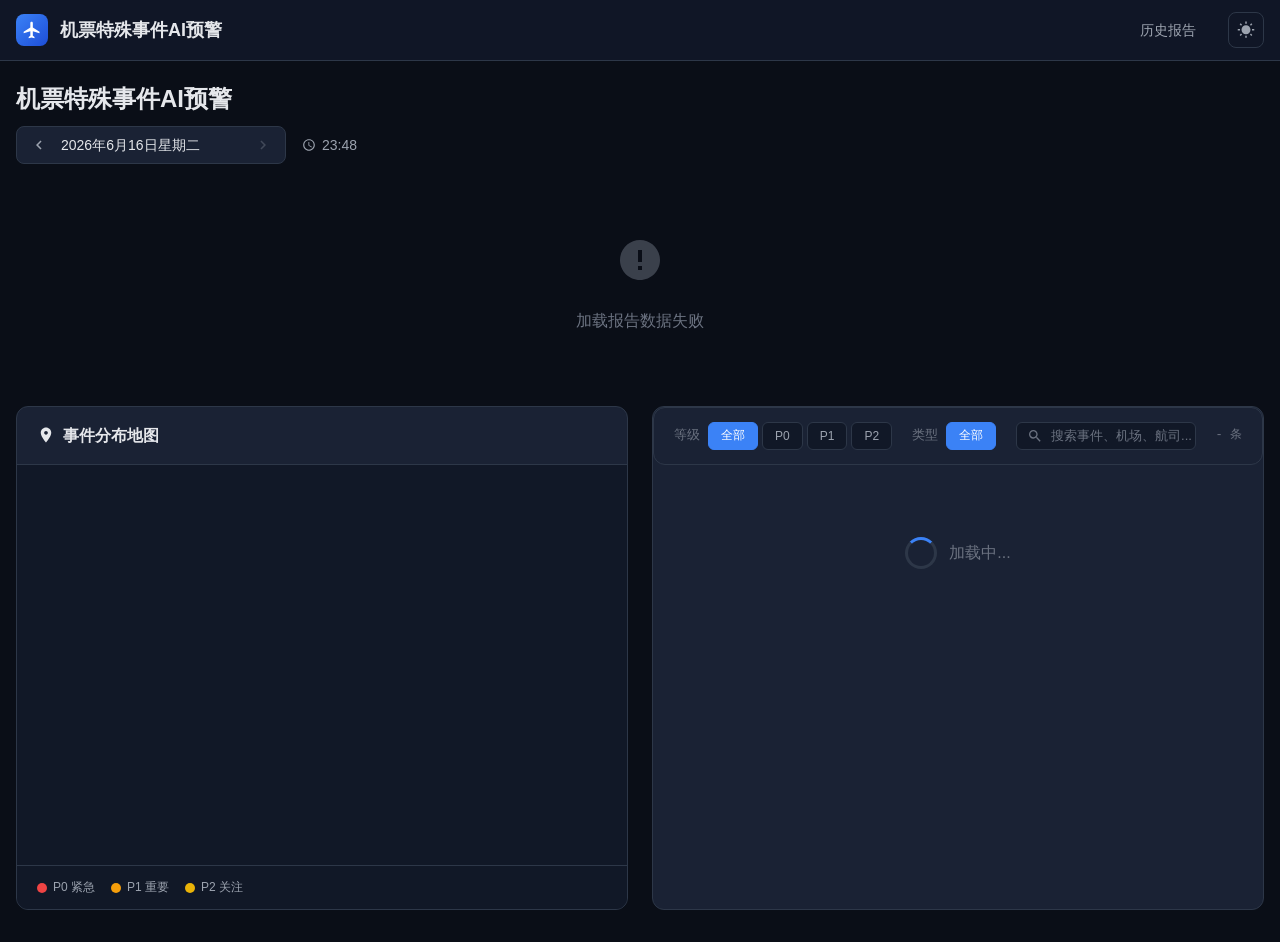
==== commit fa691ab0: "fix: 修复index.html被截断，补全script标签和闭合标签" ====
--- a/index.html
+++ b/index.html
@@ -126,4 +126,11 @@
       <button class="modal-close" id="modalClose" onclick="closeEventModal()">&times;</button>
       <div class="modal-body" id="modalBody"></div>
     </div>
-  +  </div>
+
+  <script src="https://cdn.bootcdn.net/ajax/libs/leaflet/1.9.4/leaflet.min.js"></script>
+  <script src="js/config.js?v=20260616a"></script>
+  <script src="js/report-common.js?v=20260616a"></script>
+  <script src="js/dashboard.js?v=20260616a"></script>
+</body>
+</html>
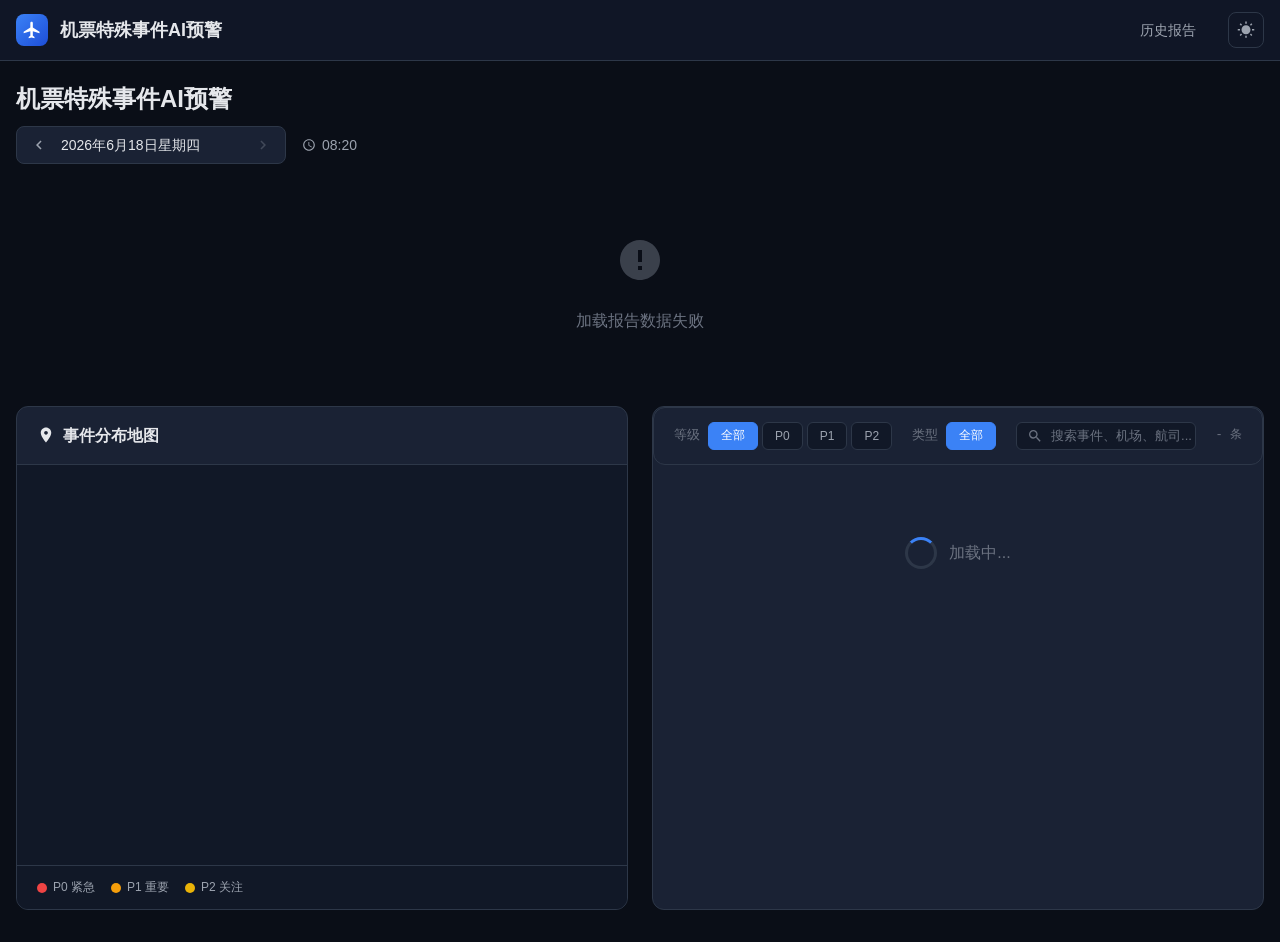
==== commit 1c00ed68: "fix: 更新JS版本号强制刷新CDN缓存" ====
--- a/index.html
+++ b/index.html
@@ -129,8 +129,8 @@
   </div>
 
   <script src="https://cdn.bootcdn.net/ajax/libs/leaflet/1.9.4/leaflet.min.js"></script>
-  <script src="js/config.js?v=20260616a"></script>
-  <script src="js/report-common.js?v=20260616a"></script>
-  <script src="js/dashboard.js?v=20260616a"></script>
+  <script src="js/config.js?v=20260618a"></script>
+  <script src="js/report-common.js?v=20260618a"></script>
+  <script src="js/dashboard.js?v=20260618a"></script>
 </body>
 </html>
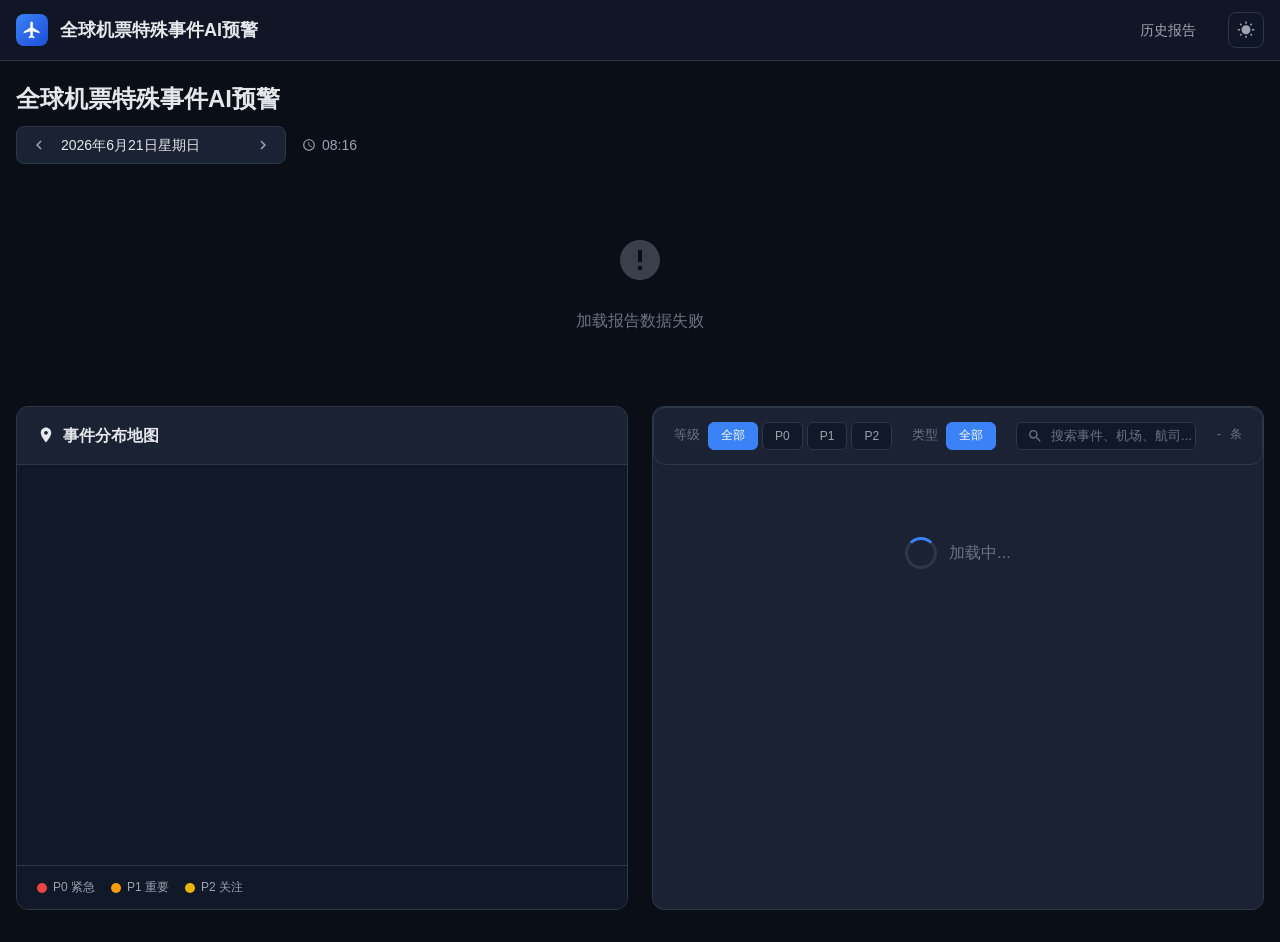
==== commit 87a6f838: "feat: 更新网站标题为全球机票特殊事件AI预警" ====
--- a/index.html
+++ b/index.html
@@ -3,8 +3,8 @@
 <head>
   <meta charset="UTF-8">
   <meta name="viewport" content="width=device-width, initial-scale=1.0">
-  <title>机票特殊事件AI预警</title>
-  <meta name="description" content="机票特殊事件AI预警，覆盖航空安全、地缘政治、极端天气、航司运营异常四大维度">
+  <title>全球机票特殊事件AI预警</title>
+  <meta name="description" content="全球机票特殊事件AI预警，覆盖航空安全、地缘政治、极端天气、航司运营异常四大维度">
   <link rel="icon" href="data:image/svg+xml,<svg xmlns='http://www.w3.org/2000/svg' viewBox='0 0 24 24'><path d='M21 16v-2l-8-5V3.5c0-.83-.67-1.5-1.5-1.5S10 2.67 10 3.5V9l-8 5v2l8-2.5V19l-2 1.5V22l3.5-1 3.5 1v-1.5L13 19v-5.5l8 2.5z' fill='%233b82f6'/></svg>">
   <link rel="stylesheet" href="css/style.css?v=20260616a">
   <link rel="stylesheet" href="https://cdn.bootcdn.net/ajax/libs/leaflet/1.9.4/leaflet.min.css" />
@@ -17,7 +17,7 @@
         <div class="nav-logo">
           <svg viewBox="0 0 24 24"><path d="M21 16v-2l-8-5V3.5c0-.83-.67-1.5-1.5-1.5S10 2.67 10 3.5V9l-8 5v2l8-2.5V19l-2 1.5V22l3.5-1 3.5 1v-1.5L13 19v-5.5l8 2.5z"/></svg>
         </div>
-        <span class="nav-title">机票特殊事件AI预警</span>
+        <span class="nav-title">全球机票特殊事件AI预警</span>
       </div>
       <div class="nav-right">
         <div class="nav-links">
@@ -35,7 +35,7 @@
     <div class="container">
       <!-- Page Header with Date Switcher -->
       <div class="page-header">
-        <h1 class="page-title">机票特殊事件AI预警</h1>
+        <h1 class="page-title">全球机票特殊事件AI预警</h1>
         <div class="page-meta">
           <div class="date-switcher">
             <button class="date-nav-btn" id="prevDate" onclick="switchDate(-1)" title="前一天">
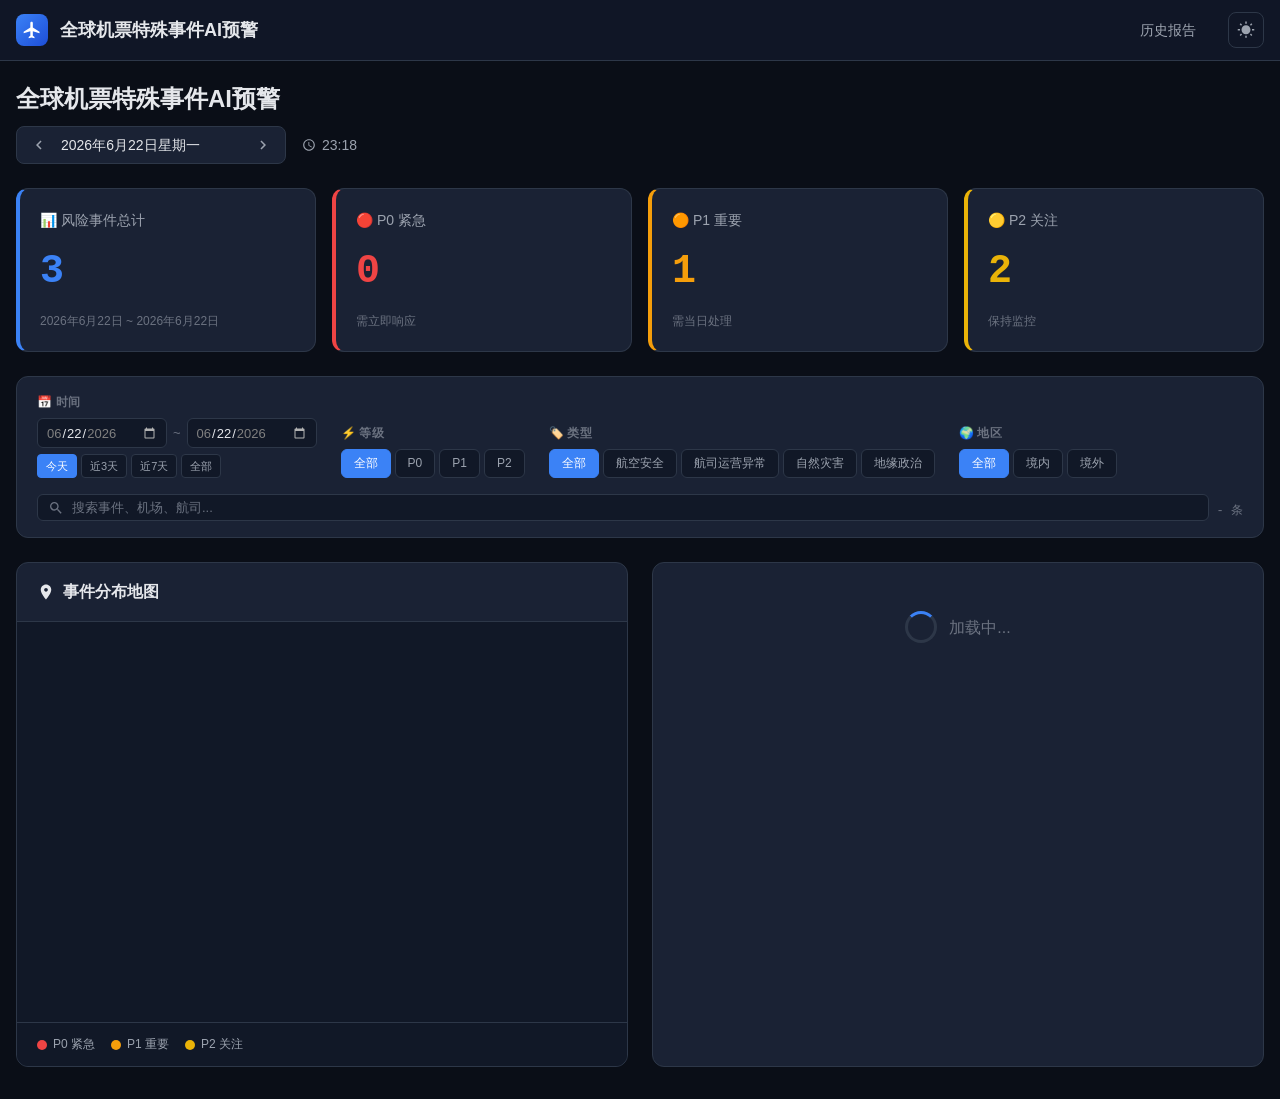
==== commit b1ef5ffd: "auto: update data 2026-06-22 15:56" ====
--- a/index.html
+++ b/index.html
@@ -6,7 +6,7 @@
   <title>全球机票特殊事件AI预警</title>
   <meta name="description" content="全球机票特殊事件AI预警，覆盖航空安全、地缘政治、极端天气、航司运营异常四大维度">
   <link rel="icon" href="data:image/svg+xml,<svg xmlns='http://www.w3.org/2000/svg' viewBox='0 0 24 24'><path d='M21 16v-2l-8-5V3.5c0-.83-.67-1.5-1.5-1.5S10 2.67 10 3.5V9l-8 5v2l8-2.5V19l-2 1.5V22l3.5-1 3.5 1v-1.5L13 19v-5.5l8 2.5z' fill='%233b82f6'/></svg>">
-  <link rel="stylesheet" href="css/style.css?v=20260616a">
+  <link rel="stylesheet" href="css/style.css?v=20260622a">
   <link rel="stylesheet" href="https://cdn.bootcdn.net/ajax/libs/leaflet/1.9.4/leaflet.min.css" />
 </head>
 <body>
@@ -56,6 +56,65 @@
       <!-- Stats Cards -->
       <div class="stats-grid" id="statsGrid"></div>
 
+      <!-- 全量筛选器 -->
+      <div class="full-filter-bar" id="fullFilterBar">
+        <!-- 时间筛选 -->
+        <div class="filter-group filter-group-time">
+          <span class="filter-label">📅 时间</span>
+          <div class="filter-time-controls">
+            <div class="filter-time-inputs">
+              <input type="date" id="filterDateStart" class="filter-date-input" title="开始日期">
+              <span class="filter-date-sep">~</span>
+              <input type="date" id="filterDateEnd" class="filter-date-input" title="结束日期">
+            </div>
+            <div class="filter-time-shortcuts">
+              <button class="filter-shortcut-btn active" data-range="today" onclick="setDateShortcut('today')">今天</button>
+              <button class="filter-shortcut-btn" data-range="3d" onclick="setDateShortcut('3d')">近3天</button>
+              <button class="filter-shortcut-btn" data-range="7d" onclick="setDateShortcut('7d')">近7天</button>
+              <button class="filter-shortcut-btn" data-range="all" onclick="setDateShortcut('all')">全部</button>
+            </div>
+          </div>
+        </div>
+        <!-- 等级筛选 -->
+        <div class="filter-group filter-group-priority">
+          <span class="filter-label">⚡ 等级</span>
+          <div class="filter-priority">
+            <button class="filter-btn active" data-priority="all" onclick="setFilter('priority','all')">全部</button>
+            <button class="filter-btn" data-priority="P0" onclick="setFilter('priority','P0')">P0</button>
+            <button class="filter-btn" data-priority="P1" onclick="setFilter('priority','P1')">P1</button>
+            <button class="filter-btn" data-priority="P2" onclick="setFilter('priority','P2')">P2</button>
+          </div>
+        </div>
+        <!-- 类型筛选 -->
+        <div class="filter-group filter-group-category">
+          <span class="filter-label">🏷️ 类型</span>
+          <div class="filter-category">
+            <button class="filter-btn active" data-category="all" onclick="setFilter('category','all')">全部</button>
+            <button class="filter-btn" data-category="航空安全" onclick="setFilter('category','航空安全')">航空安全</button>
+            <button class="filter-btn" data-category="航司运营异常" onclick="setFilter('category','航司运营异常')">航司运营异常</button>
+            <button class="filter-btn" data-category="自然灾害" onclick="setFilter('category','自然灾害')">自然灾害</button>
+            <button class="filter-btn" data-category="地缘政治" onclick="setFilter('category','地缘政治')">地缘政治</button>
+          </div>
+        </div>
+        <!-- 地区筛选 -->
+        <div class="filter-group filter-group-region">
+          <span class="filter-label">🌍 地区</span>
+          <div class="filter-region">
+            <button class="filter-btn active" data-region="all" onclick="setFilter('region','all')">全部</button>
+            <button class="filter-btn" data-region="domestic" onclick="setFilter('region','domestic')">境内</button>
+            <button class="filter-btn" data-region="international" onclick="setFilter('region','international')">境外</button>
+          </div>
+        </div>
+        <!-- 搜索 + 计数 -->
+        <div class="filter-group filter-group-search">
+          <div class="filter-search">
+            <svg viewBox="0 0 24 24"><path d="M15.5 14h-.79l-.28-.27A6.471 6.471 0 0016 9.5 6.5 6.5 0 109.5 16c1.61 0 3.09-.59 4.23-1.57l.27.28v.79l5 4.99L20.49 19l-4.99-5zm-6 0C7.01 14 5 11.99 5 9.5S7.01 5 9.5 5 14 7.01 14 9.5 11.99 14 9.5 14z"/></svg>
+            <input type="text" id="filterSearch" placeholder="搜索事件、机场、航司...">
+          </div>
+          <span class="filter-count" id="filterCount">- 条</span>
+        </div>
+      </div>
+
       <!-- Two Column Layout: Map + Event List -->
       <div class="content-grid">
         <!-- Left: Map -->
@@ -76,32 +135,8 @@
           </div>
         </div>
 
-        <!-- Right: Filter + Event List -->
+        <!-- Right: Event List -->
         <div class="event-list-section">
-          <!-- Filter Bar -->
-          <div class="filter-bar">
-            <div class="filter-group">
-              <span class="filter-label">等级</span>
-              <div class="filter-priority">
-                <button class="filter-btn active" data-priority="all">全部</button>
-                <button class="filter-btn" data-priority="P0">P0</button>
-                <button class="filter-btn" data-priority="P1">P1</button>
-                <button class="filter-btn" data-priority="P2">P2</button>
-              </div>
-            </div>
-            <div class="filter-group">
-              <span class="filter-label">类型</span>
-              <div class="filter-category">
-                <button class="filter-btn active" data-category="all">全部</button>
-              </div>
-            </div>
-            <div class="filter-search">
-              <svg viewBox="0 0 24 24"><path d="M15.5 14h-.79l-.28-.27A6.471 6.471 0 0016 9.5 6.5 6.5 0 109.5 16c1.61 0 3.09-.59 4.23-1.57l.27.28v.79l5 4.99L20.49 19l-4.99-5zm-6 0C7.01 14 5 11.99 5 9.5S7.01 5 9.5 5 14 7.01 14 9.5 11.99 14 9.5 14z"/></svg>
-              <input type="text" id="filterSearch" placeholder="搜索事件、机场、航司...">
-            </div>
-            <span class="filter-count" id="filterCount">- 条</span>
-          </div>
-
           <!-- Event List -->
           <div class="event-list" id="eventList">
             <div class="loading">
@@ -131,6 +166,6 @@
   <script src="https://cdn.bootcdn.net/ajax/libs/leaflet/1.9.4/leaflet.min.js"></script>
   <script src="js/config.js?v=20260618a"></script>
   <script src="js/report-common.js?v=20260618a"></script>
-  <script src="js/dashboard.js?v=20260618a"></script>
+  <script src="js/dashboard.js?v=20260622a"></script>
 </body>
 </html>
--- a/css/style.css
+++ b/css/style.css
@@ -265,35 +265,130 @@
   margin-top: 0.5rem;
 }
 
-/* Filter Bar */
-.filter-bar {
-  display: flex;
-  align-items: center;
-  gap: 1.25rem;
-  padding: 0.875rem 1.25rem;
+/* ===== Full Filter Bar ===== */
+.full-filter-bar {
+  display: flex;
+  flex-wrap: wrap;
+  gap: 1rem 1.5rem;
+  padding: 1rem 1.25rem;
   background: var(--bg-card);
   border-radius: var(--radius);
   border: 1px solid var(--border-color);
   margin-bottom: 1.5rem;
+  align-items: flex-end;
+}
+
+.filter-group {
+  display: flex;
+  flex-direction: column;
+  gap: 0.375rem;
+}
+
+.filter-group-time {
+  min-width: 240px;
+}
+
+.filter-group-priority,
+.filter-group-category,
+.filter-group-region {
+  /* auto width */
+}
+
+.filter-group-search {
+  flex: 1;
+  min-width: 200px;
+  flex-direction: row;
+  align-items: flex-end;
+  gap: 0.5rem;
+}
+
+.filter-label {
+  font-size: 0.75rem;
+  color: var(--text-muted);
+  font-weight: 600;
+  white-space: nowrap;
+  letter-spacing: 0.02em;
+}
+
+/* Time controls */
+.filter-time-controls {
+  display: flex;
+  flex-direction: column;
+  gap: 0.375rem;
+}
+
+.filter-time-inputs {
+  display: flex;
+  align-items: center;
+  gap: 0.375rem;
+}
+
+.filter-date-input {
+  background: var(--bg-secondary);
+  border: 1px solid var(--border-color);
+  color: var(--text-primary);
+  padding: 0.35rem 0.5rem;
+  border-radius: 6px;
+  font-size: 0.8125rem;
+  font-family: inherit;
+  width: 130px;
+  outline: none;
+  transition: border-color 0.15s;
+}
+
+.filter-date-input:focus {
+  border-color: var(--accent-blue);
+}
+
+.filter-date-input::-webkit-calendar-picker-indicator {
+  filter: invert(0.7);
+  cursor: pointer;
+}
+
+.light-theme .filter-date-input::-webkit-calendar-picker-indicator {
+  filter: none;
+}
+
+.filter-date-sep {
+  color: var(--text-muted);
+  font-size: 0.8125rem;
+  font-weight: 500;
+}
+
+.filter-time-shortcuts {
+  display: flex;
+  gap: 0.25rem;
+}
+
+.filter-shortcut-btn {
+  background: var(--bg-secondary);
+  border: 1px solid var(--border-color);
+  color: var(--text-secondary);
+  padding: 0.2rem 0.5rem;
+  border-radius: 4px;
+  font-size: 0.6875rem;
+  cursor: pointer;
+  transition: all 0.15s;
+  white-space: nowrap;
+}
+
+.filter-shortcut-btn:hover {
+  background: var(--bg-card-hover);
+  color: var(--text-primary);
+}
+
+.filter-shortcut-btn.active {
+  background: var(--accent-blue);
+  color: #fff;
+  border-color: var(--accent-blue);
+}
+
+/* Priority / Category / Region button groups */
+.filter-priority,
+.filter-category,
+.filter-region {
+  display: flex;
   flex-wrap: wrap;
-}
-
-.filter-group {
-  display: flex;
-  align-items: center;
-  gap: 0.5rem;
-}
-
-.filter-label {
-  font-size: 0.8125rem;
-  color: var(--text-muted);
-  font-weight: 500;
-  white-space: nowrap;
-}
-
-.filter-priority,
-.filter-category {
-  display: flex;
   gap: 0.25rem;
 }
 
@@ -320,9 +415,17 @@
   border-color: var(--accent-blue);
 }
 
+/* Search inline in full filter */
 .filter-search {
+  display: flex;
+  align-items: center;
+  gap: 0.5rem;
+  background: var(--bg-secondary);
+  border: 1px solid var(--border-color);
+  border-radius: 6px;
+  padding: 0.3rem 0.625rem;
   flex: 1;
-  min-width: 180px;
+  min-width: 160px;
 }
 
 .filter-search svg {
@@ -339,6 +442,7 @@
   color: var(--text-primary);
   font-size: 0.8125rem;
   outline: none;
+  width: 100%;
 }
 
 .filter-search input::placeholder {
@@ -350,6 +454,53 @@
   color: var(--text-muted);
   font-family: 'SF Mono', 'Consolas', monospace;
   white-space: nowrap;
+}
+
+/* Mobile: full filter bar adjustments */
+@media (max-width: 768px) {
+  .full-filter-bar {
+    gap: 0.75rem;
+    padding: 0.875rem 1rem;
+  }
+  .filter-group-time {
+    min-width: 100%;
+  }
+  .filter-date-input {
+    width: 110px;
+    font-size: 0.75rem;
+  }
+  .filter-group-search {
+    min-width: 100%;
+    flex-direction: column;
+    align-items: stretch;
+  }
+  .filter-category .filter-btn {
+    font-size: 0.6875rem;
+    padding: 0.25rem 0.5rem;
+  }
+}
+
+@media (max-width: 640px) {
+  .filter-time-inputs {
+    flex-wrap: wrap;
+  }
+  .filter-time-shortcuts {
+    flex-wrap: wrap;
+  }
+  .filter-priority,
+  .filter-category,
+  .filter-region {
+    flex-wrap: wrap;
+  }
+}
+
+/* Modal date label */
+.modal-date-label {
+  font-size: 0.8125rem;
+  color: var(--text-muted);
+  margin-bottom: 16px;
+  padding-bottom: 12px;
+  border-bottom: 1px solid var(--border-color);
 }
 
 /* Grid Layout */
@@ -1100,13 +1251,7 @@
     padding: 0.5rem 0.75rem;
   }
 
-  .filter-bar {
-    gap: 0.75rem;
-  }
-
-  .filter-search {
-    min-width: 140px;
-  }
+  /* filter-bar mobile handled by full-filter-bar media queries above */
 }
 
 /* Scrollbar */
@@ -1519,19 +1664,6 @@
 .event-list {
   max-height: 640px;
   overflow-y: auto;
-}
-
-/* ===== Filter search inline ===== */
-.filter-search {
-  display: flex;
-  align-items: center;
-  gap: 0.5rem;
-  background: var(--bg-secondary);
-  border: 1px solid var(--border-color);
-  border-radius: 6px;
-  padding: 0.3rem 0.625rem;
-  flex: 1;
-  min-width: 160px;
 }
 
 /* ===== Stats grid on dashboard ===== */
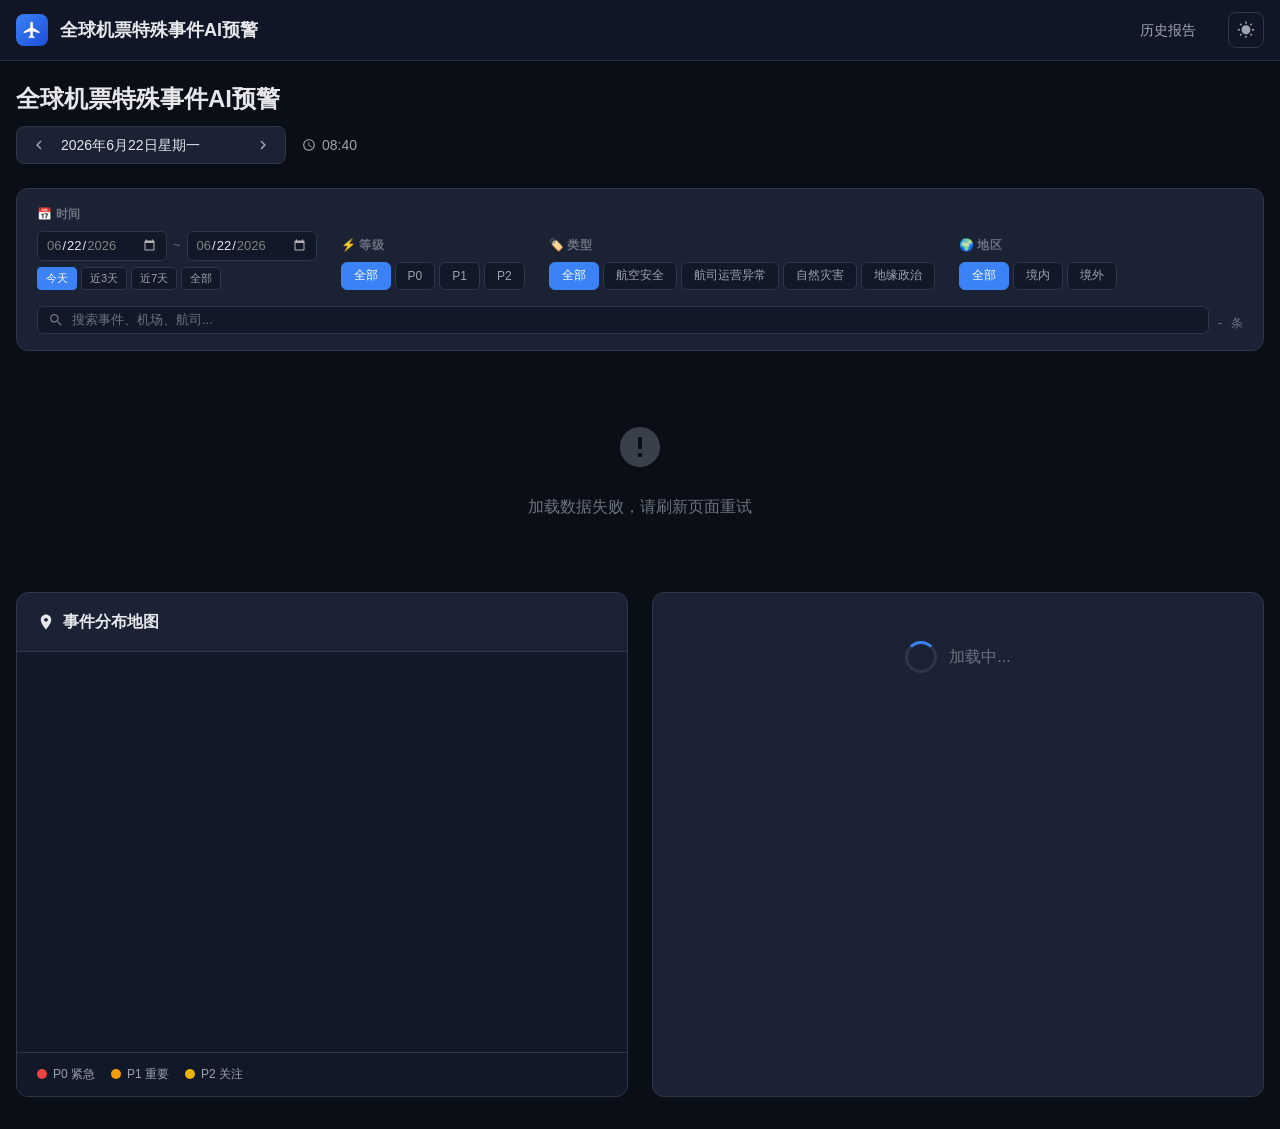
==== commit 1f67ddc0: "auto: update data 2026-06-22 17:46" ====
--- a/index.html
+++ b/index.html
@@ -52,9 +52,6 @@
           </span>
         </div>
       </div>
-
-      <!-- Stats Cards -->
-      <div class="stats-grid" id="statsGrid"></div>
 
       <!-- 全量筛选器 -->
       <div class="full-filter-bar" id="fullFilterBar">
@@ -115,6 +112,9 @@
         </div>
       </div>
 
+      <!-- Stats Cards -->
+      <div class="stats-grid" id="statsGrid"></div>
+
       <!-- Two Column Layout: Map + Event List -->
       <div class="content-grid">
         <!-- Left: Map -->
